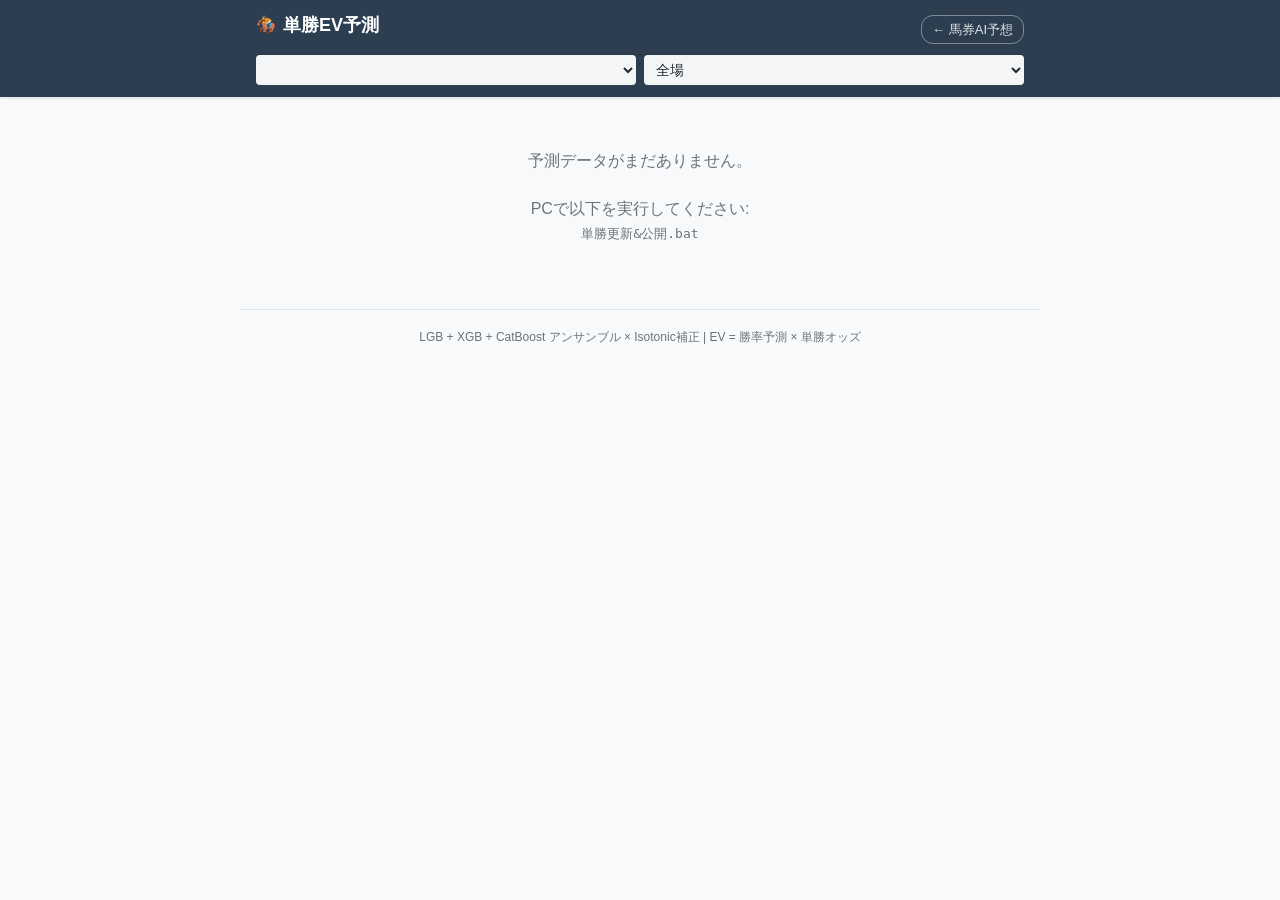
==== docs/tansho.html @ dda9a4eb "add tansho EV prediction page" ====
<!DOCTYPE html>
<html lang="ja">
<head>
<meta charset="UTF-8">
<meta name="viewport" content="width=device-width, initial-scale=1.0, maximum-scale=1.0">
<meta name="theme-color" content="#2c3e50">
<title>単勝EV予測</title>
<link rel="stylesheet" href="style.css">
<link rel="stylesheet" href="tansho.css">
<link rel="manifest" href="manifest.json">
<link rel="apple-touch-icon" href="icons/icon-192.png">
<meta name="apple-mobile-web-app-capable" content="yes">
<meta name="apple-mobile-web-app-status-bar-style" content="default">
</head>
<body>
<header class="topbar">
  <div class="topbar-inner">
    <div class="topbar-title-row">
      <h1>🏇 単勝EV予測</h1>
      <a href="index.html" class="nav-link">← 馬券AI予想</a>
    </div>
    <div class="meta">
      <select id="date-select" aria-label="日付選択"></select>
      <select id="venue-filter" aria-label="会場フィルタ">
        <option value="">全場</option>
      </select>
    </div>
  </div>
</header>

<main id="app">
  <p class="loading">読み込み中...</p>
</main>

<footer class="footer">
  <p id="updated-at"></p>
  <p>LGB + XGB + CatBoost アンサンブル × Isotonic補正  |  EV = 勝率予測 × 単勝オッズ</p>
</footer>

<script src="tansho.js"></script>
</body>
</html>
---- docs/style.css ----
/* ====== Reset & Base ====== */
* { box-sizing: border-box; margin: 0; padding: 0; }

:root {
  --bg: #f8f9fa;
  --surface: #ffffff;
  --border: #e1e4e8;
  --text: #24292e;
  --text-mute: #6a737d;
  --primary: #2c3e50;
  --accent: #e67e22;
  --axis: #c0392b;
  --partner: #27ae60;
  --skip: #95a5a6;
}

html { -webkit-text-size-adjust: 100%; }

body {
  font-family: -apple-system, BlinkMacSystemFont, "Hiragino Sans", "Hiragino Kaku Gothic ProN",
               "Segoe UI", Roboto, "Helvetica Neue", Arial, sans-serif;
  background: var(--bg);
  color: var(--text);
  line-height: 1.5;
  -webkit-font-smoothing: antialiased;
  padding-bottom: 60px;
}

/* ====== Topbar ====== */
.topbar {
  position: sticky; top: 0; z-index: 100;
  background: var(--primary);
  color: #fff;
  box-shadow: 0 1px 3px rgba(0,0,0,0.12);
}
.topbar-inner {
  max-width: 800px;
  margin: 0 auto;
  padding: 12px 16px;
}
.topbar h1 {
  font-size: 18px;
  margin-bottom: 8px;
  font-weight: 600;
}
.topbar .meta {
  display: flex;
  gap: 8px;
}
.topbar select {
  flex: 1;
  padding: 6px 8px;
  border-radius: 4px;
  border: none;
  background: rgba(255,255,255,0.95);
  color: var(--text);
  font-size: 14px;
}

/* ====== Main / Cards ====== */
main {
  max-width: 800px;
  margin: 12px auto;
  padding: 0 12px;
}
.loading, .empty {
  text-align: center;
  color: var(--text-mute);
  padding: 40px 16px;
}

/* レースカード（一覧） */
.race-card {
  background: var(--surface);
  border: 1px solid var(--border);
  border-radius: 8px;
  margin-bottom: 10px;
  padding: 12px 14px;
  cursor: pointer;
  transition: transform 0.05s, box-shadow 0.15s;
}
.race-card:active {
  transform: scale(0.99);
}
.race-card.skipped {
  opacity: 0.55;
  border-left: 4px solid var(--skip);
}
.race-card .row1 {
  display: flex;
  justify-content: space-between;
  align-items: center;
  font-size: 13px;
  color: var(--text-mute);
  margin-bottom: 4px;
}
.race-card .row1 .start-time {
  color: var(--accent);
  font-weight: 600;
  font-size: 14px;
}
.race-card .row2 {
  font-size: 16px;
  font-weight: 600;
  margin-bottom: 4px;
}
.race-card .row3 {
  display: flex;
  gap: 12px;
  font-size: 13px;
  color: var(--text-mute);
}
.race-card .axis-pill {
  display: inline-block;
  background: var(--axis);
  color: #fff;
  padding: 2px 8px;
  border-radius: 12px;
  font-size: 12px;
  font-weight: 600;
  margin-right: 6px;
}
.race-card .skip-pill {
  display: inline-block;
  background: var(--skip);
  color: #fff;
  padding: 2px 8px;
  border-radius: 12px;
  font-size: 12px;
  font-weight: 600;
}

/* ====== Race Detail ====== */
.detail-back {
  display: inline-block;
  padding: 6px 12px;
  background: var(--primary);
  color: #fff;
  border-radius: 4px;
  text-decoration: none;
  font-size: 13px;
  margin-bottom: 12px;
  cursor: pointer;
  border: none;
}
.detail-header {
  background: var(--surface);
  border: 1px solid var(--border);
  border-radius: 8px;
  padding: 14px;
  margin-bottom: 12px;
}
.detail-header h2 {
  font-size: 18px;
  margin-bottom: 6px;
}
.detail-header .info {
  font-size: 13px;
  color: var(--text-mute);
  margin-bottom: 8px;
}
.detail-header .threshold {
  background: #fef5e7;
  border-left: 3px solid var(--accent);
  padding: 8px 10px;
  border-radius: 4px;
  font-size: 13px;
  margin-bottom: 6px;
}
.detail-header .axis-summary {
  font-size: 14px;
  font-weight: 600;
}

.section-title {
  font-size: 14px;
  font-weight: 600;
  margin: 16px 0 8px;
  padding-left: 4px;
  color: var(--primary);
}

/* ====== 馬テーブル ====== */
.horses-table {
  width: 100%;
  background: var(--surface);
  border: 1px solid var(--border);
  border-radius: 8px;
  border-collapse: collapse;
  overflow: hidden;
  font-size: 13px;
}
.horses-table th {
  background: #f1f3f5;
  font-weight: 600;
  text-align: left;
  padding: 8px 6px;
  font-size: 12px;
  color: var(--text-mute);
  border-bottom: 1px solid var(--border);
}
.horses-table td {
  padding: 8px 6px;
  border-bottom: 1px solid #f1f3f5;
}
.horses-table tr:last-child td {
  border-bottom: none;
}
.horses-table .num {
  text-align: center;
  font-weight: 600;
  width: 28px;
}
.horses-table .mark {
  text-align: center;
  width: 22px;
  font-size: 16px;
}
.horses-table .axis-row {
  background: #fff5f5;
}
.horses-table .partner-row {
  background: #f0fff4;
}
.horses-table .pct {
  text-align: right;
  font-variant-numeric: tabular-nums;
  width: 56px;
}

/* ====== 買い目テーブル ====== */
.buys-summary {
  background: #fef5e7;
  border-left: 3px solid var(--accent);
  padding: 10px 12px;
  border-radius: 4px;
  font-size: 13px;
  margin-bottom: 8px;
}
.buys-table {
  width: 100%;
  background: var(--surface);
  border: 1px solid var(--border);
  border-radius: 8px;
  border-collapse: collapse;
  font-size: 13px;
  font-variant-numeric: tabular-nums;
}
.buys-table th, .buys-table td {
  padding: 7px 8px;
  text-align: right;
  border-bottom: 1px solid #f1f3f5;
}
.buys-table th {
  background: #f1f3f5;
  font-weight: 600;
  font-size: 12px;
  color: var(--text-mute);
}
.buys-table td:first-child, .buys-table th:first-child {
  text-align: left;
  font-weight: 600;
}
.buys-table tr:last-child td {
  border-bottom: none;
}

/* ====== Footer ====== */
.footer {
  max-width: 800px;
  margin: 24px auto 0;
  padding: 16px;
  text-align: center;
  font-size: 12px;
  color: var(--text-mute);
  border-top: 1px solid var(--border);
}
.footer p { margin-bottom: 2px; }

/* ====== モバイル微調整 ====== */
@media (max-width: 480px) {
  .horses-table { font-size: 12px; }
  .horses-table th, .horses-table td { padding: 6px 4px; }
  .buys-table { font-size: 12px; }
  .buys-table th, .buys-table td { padding: 6px 6px; }
}
---- docs/tansho.css ----
/* ====== 単勝EV専用スタイル ====== */

:root {
  --ev-buy-bg:    #d4edda;
  --ev-buy-text:  #155724;
  --ev-mid-bg:    #fff3cd;
  --ev-mid-text:  #856404;
  --ev-bar-max:   #2ecc71;
  --ev-bar-mid:   #f39c12;
}

/* タイトル行 */
.topbar-title-row {
  display: flex;
  align-items: center;
  justify-content: space-between;
  margin-bottom: 8px;
}
.nav-link {
  color: rgba(255,255,255,0.85);
  font-size: 13px;
  text-decoration: none;
  padding: 4px 10px;
  border: 1px solid rgba(255,255,255,0.4);
  border-radius: 12px;
  transition: background 0.15s;
}
.nav-link:hover { background: rgba(255,255,255,0.15); }

/* ====== 推奨ベットサマリー ====== */
.summary-section {
  max-width: 800px;
  margin: 16px auto 0;
  padding: 0 16px;
}
.summary-header {
  font-size: 15px;
  font-weight: 700;
  color: var(--primary);
  margin-bottom: 10px;
  display: flex;
  align-items: center;
  gap: 8px;
}
.summary-header .badge {
  background: var(--accent);
  color: #fff;
  font-size: 12px;
  padding: 2px 8px;
  border-radius: 10px;
}
.no-bets {
  text-align: center;
  color: var(--text-mute);
  padding: 20px;
  font-size: 14px;
}

/* 推奨ベット表 */
.bet-table {
  width: 100%;
  border-collapse: collapse;
  font-size: 13px;
  background: var(--surface);
  border-radius: 8px;
  overflow: hidden;
  box-shadow: 0 1px 3px rgba(0,0,0,0.08);
}
.bet-table th {
  background: var(--primary);
  color: #fff;
  padding: 8px 10px;
  text-align: right;
  font-weight: 600;
  white-space: nowrap;
}
.bet-table th:first-child,
.bet-table th:nth-child(2) { text-align: left; }
.bet-table td {
  padding: 8px 10px;
  border-bottom: 1px solid var(--border);
  text-align: right;
  white-space: nowrap;
}
.bet-table td:first-child,
.bet-table td:nth-child(2) { text-align: left; }
.bet-table tr:last-child td { border-bottom: none; }

.ev-high { background: var(--ev-buy-bg); color: var(--ev-buy-text); }
.ev-mid  { background: var(--ev-mid-bg); color: var(--ev-mid-text); }

.ev-badge {
  display: inline-block;
  padding: 2px 6px;
  border-radius: 4px;
  font-weight: 700;
  font-size: 12px;
}
.ev-badge.high { background: #28a745; color: #fff; }
.ev-badge.mid  { background: #ffc107; color: #333; }

/* ====== レース詳細セクション ====== */
.divider {
  max-width: 800px;
  margin: 20px auto 0;
  padding: 0 16px;
  border-top: 1px solid var(--border);
  padding-top: 16px;
}
.section-title {
  font-size: 14px;
  font-weight: 700;
  color: var(--text-mute);
  text-transform: uppercase;
  letter-spacing: 0.05em;
  margin-bottom: 12px;
}

/* 会場グループ */
.venue-group {
  max-width: 800px;
  margin: 0 auto 16px;
  padding: 0 16px;
}
.venue-label {
  font-size: 15px;
  font-weight: 700;
  color: var(--primary);
  margin-bottom: 8px;
  padding-bottom: 4px;
  border-bottom: 2px solid var(--accent);
  display: inline-block;
}

/* レースカード */
.race-card {
  background: var(--surface);
  border: 1px solid var(--border);
  border-radius: 8px;
  margin-bottom: 8px;
  overflow: hidden;
  box-shadow: 0 1px 2px rgba(0,0,0,0.05);
}
.race-card.has-buy { border-color: #28a745; border-width: 2px; }

.race-card-header {
  display: flex;
  align-items: center;
  padding: 10px 14px;
  cursor: pointer;
  gap: 10px;
  user-select: none;
}
.race-card-header:hover { background: #f5f5f5; }

.race-num {
  font-size: 16px;
  font-weight: 800;
  color: var(--primary);
  min-width: 36px;
}
.race-info {
  flex: 1;
  font-size: 13px;
  color: var(--text-mute);
}
.race-info strong { color: var(--text); }
.race-buy-count {
  font-size: 12px;
  background: #28a745;
  color: #fff;
  padding: 2px 8px;
  border-radius: 10px;
  white-space: nowrap;
}
.race-expand-icon {
  font-size: 12px;
  color: var(--text-mute);
  transition: transform 0.2s;
}
.race-card.expanded .race-expand-icon { transform: rotate(180deg); }

.race-card-body {
  display: none;
  padding: 0 14px 12px;
}
.race-card.expanded .race-card-body { display: block; }

/* 馬テーブル */
.horse-table {
  width: 100%;
  border-collapse: collapse;
  font-size: 13px;
}
.horse-table th {
  background: #f0f2f4;
  padding: 6px 8px;
  text-align: right;
  font-weight: 600;
  font-size: 12px;
  color: var(--text-mute);
  white-space: nowrap;
}
.horse-table th:first-child { text-align: center; }
.horse-table td {
  padding: 7px 8px;
  border-bottom: 1px solid #f0f2f4;
  text-align: right;
  white-space: nowrap;
}
.horse-table td:first-child { text-align: center; }
.horse-table tr:last-child td { border-bottom: none; }

.horse-table tr.buy-row td { background: var(--ev-buy-bg); }
.horse-table tr.mid-row td { background: var(--ev-mid-bg); }

/* EV バー */
.ev-bar-wrap {
  display: flex;
  align-items: center;
  gap: 6px;
  justify-content: flex-end;
}
.ev-bar {
  height: 6px;
  border-radius: 3px;
  background: #e0e0e0;
  width: 48px;
  overflow: hidden;
  flex-shrink: 0;
}
.ev-bar-fill {
  height: 100%;
  border-radius: 3px;
  transition: width 0.3s;
}
.ev-val { font-weight: 700; min-width: 36px; text-align: right; }

/* 馬番バッジ */
.hnum-badge {
  display: inline-block;
  width: 24px; height: 24px;
  line-height: 24px;
  border-radius: 50%;
  background: var(--primary);
  color: #fff;
  font-size: 12px;
  font-weight: 700;
  text-align: center;
}
.buy-row .hnum-badge { background: #28a745; }

/* ====== レスポンシブ ====== */
@media (max-width: 480px) {
  .bet-table th:nth-child(4),
  .bet-table td:nth-child(4) { display: none; } /* 距離 非表示 */
}
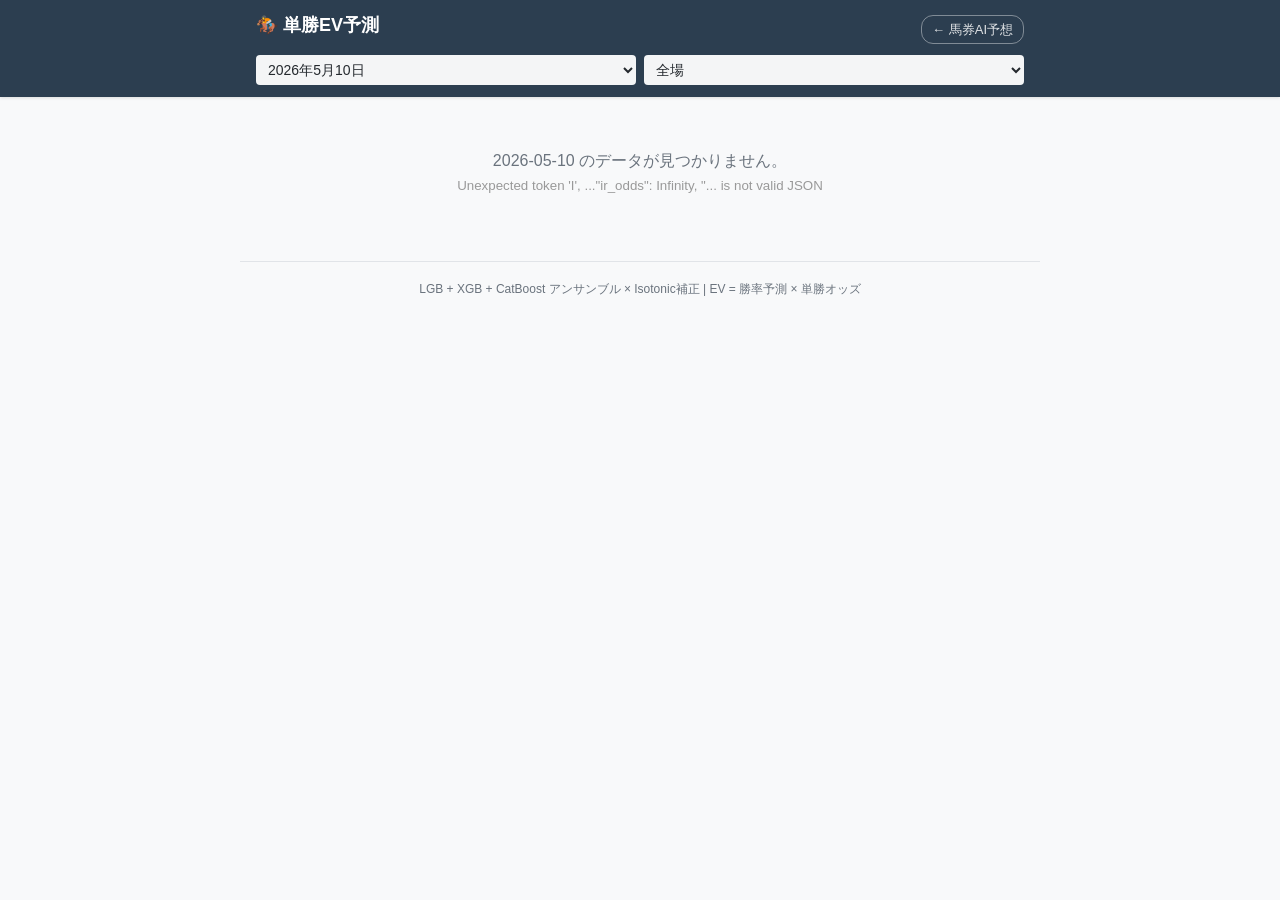
==== commit 35c8949f: "tansho: cache-bust script tag" ====
--- a/docs/tansho.html
+++ b/docs/tansho.html
@@ -37,6 +37,6 @@
   <p>LGB + XGB + CatBoost アンサンブル × Isotonic補正  |  EV = 勝率予測 × 単勝オッズ</p>
 </footer>
 
-<script src="tansho.js"></script>
+<script src="tansho.js?v=2"></script>
 </body>
 </html>
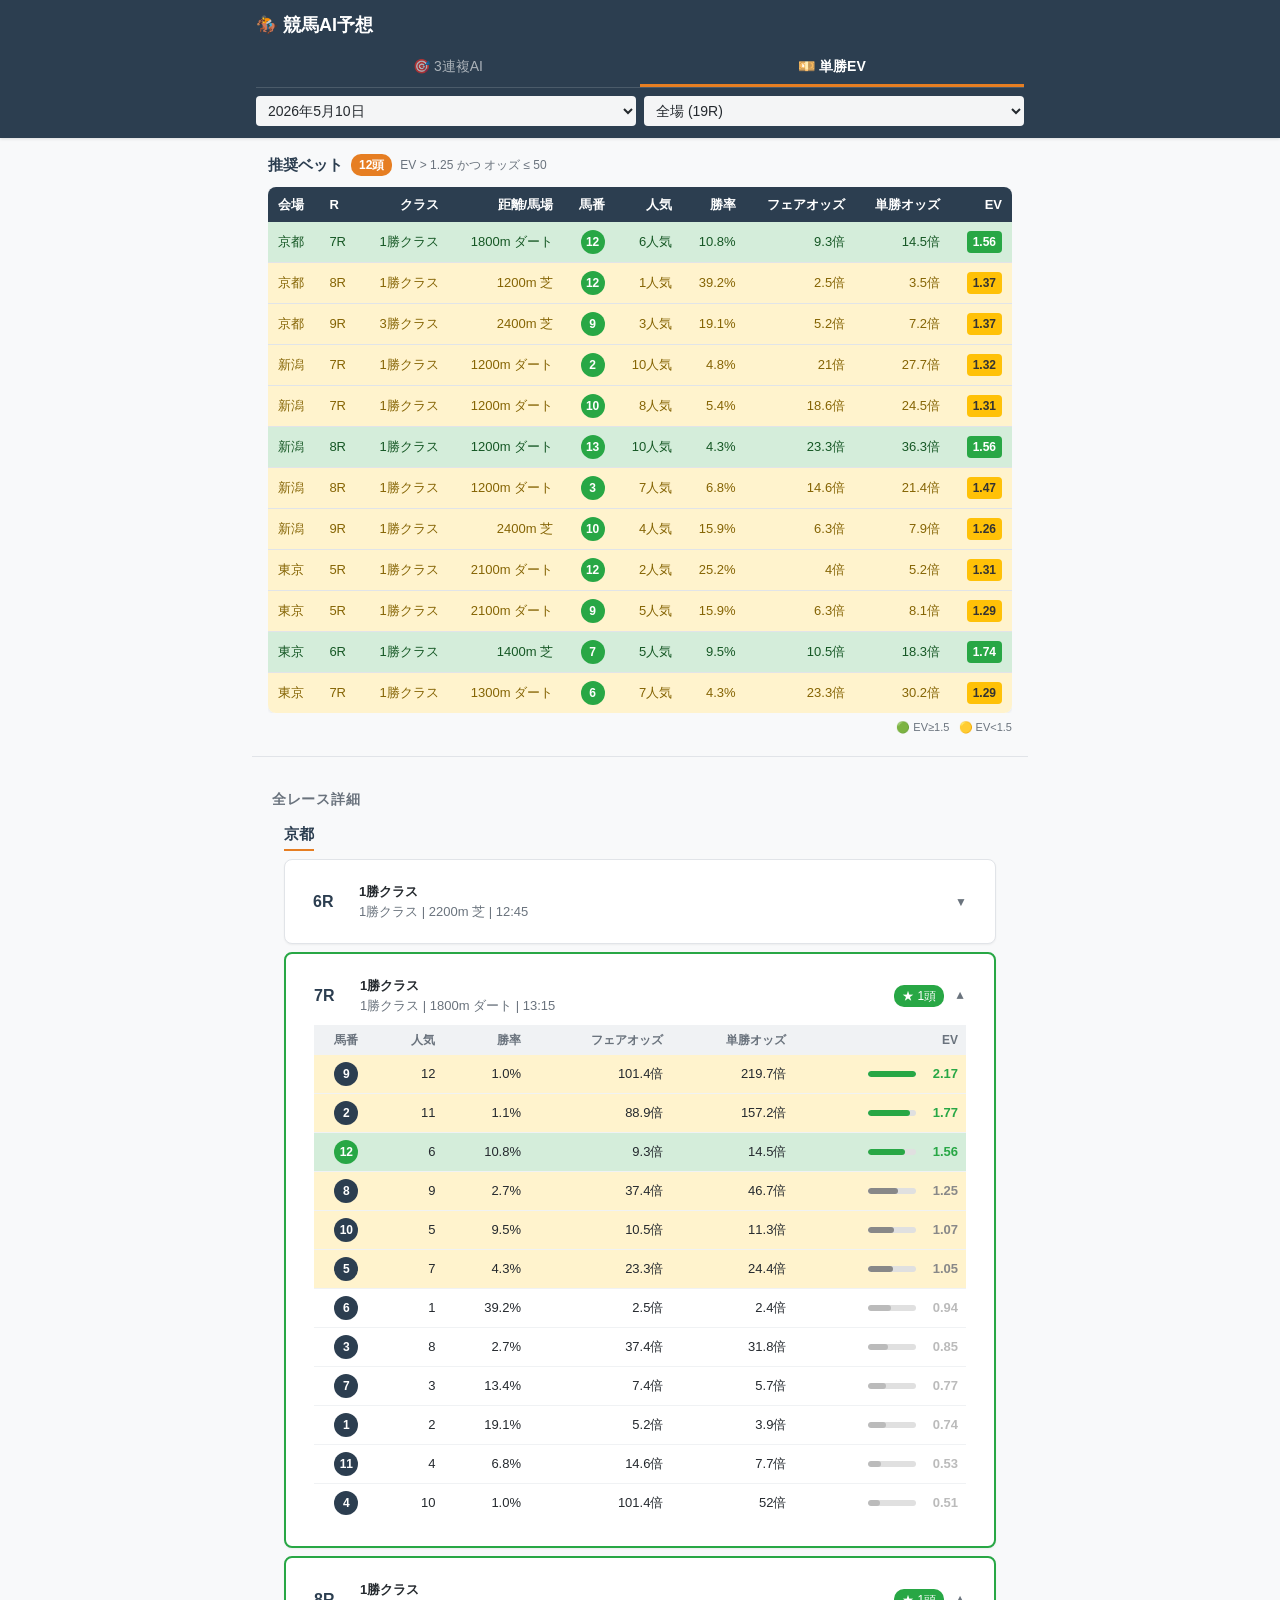
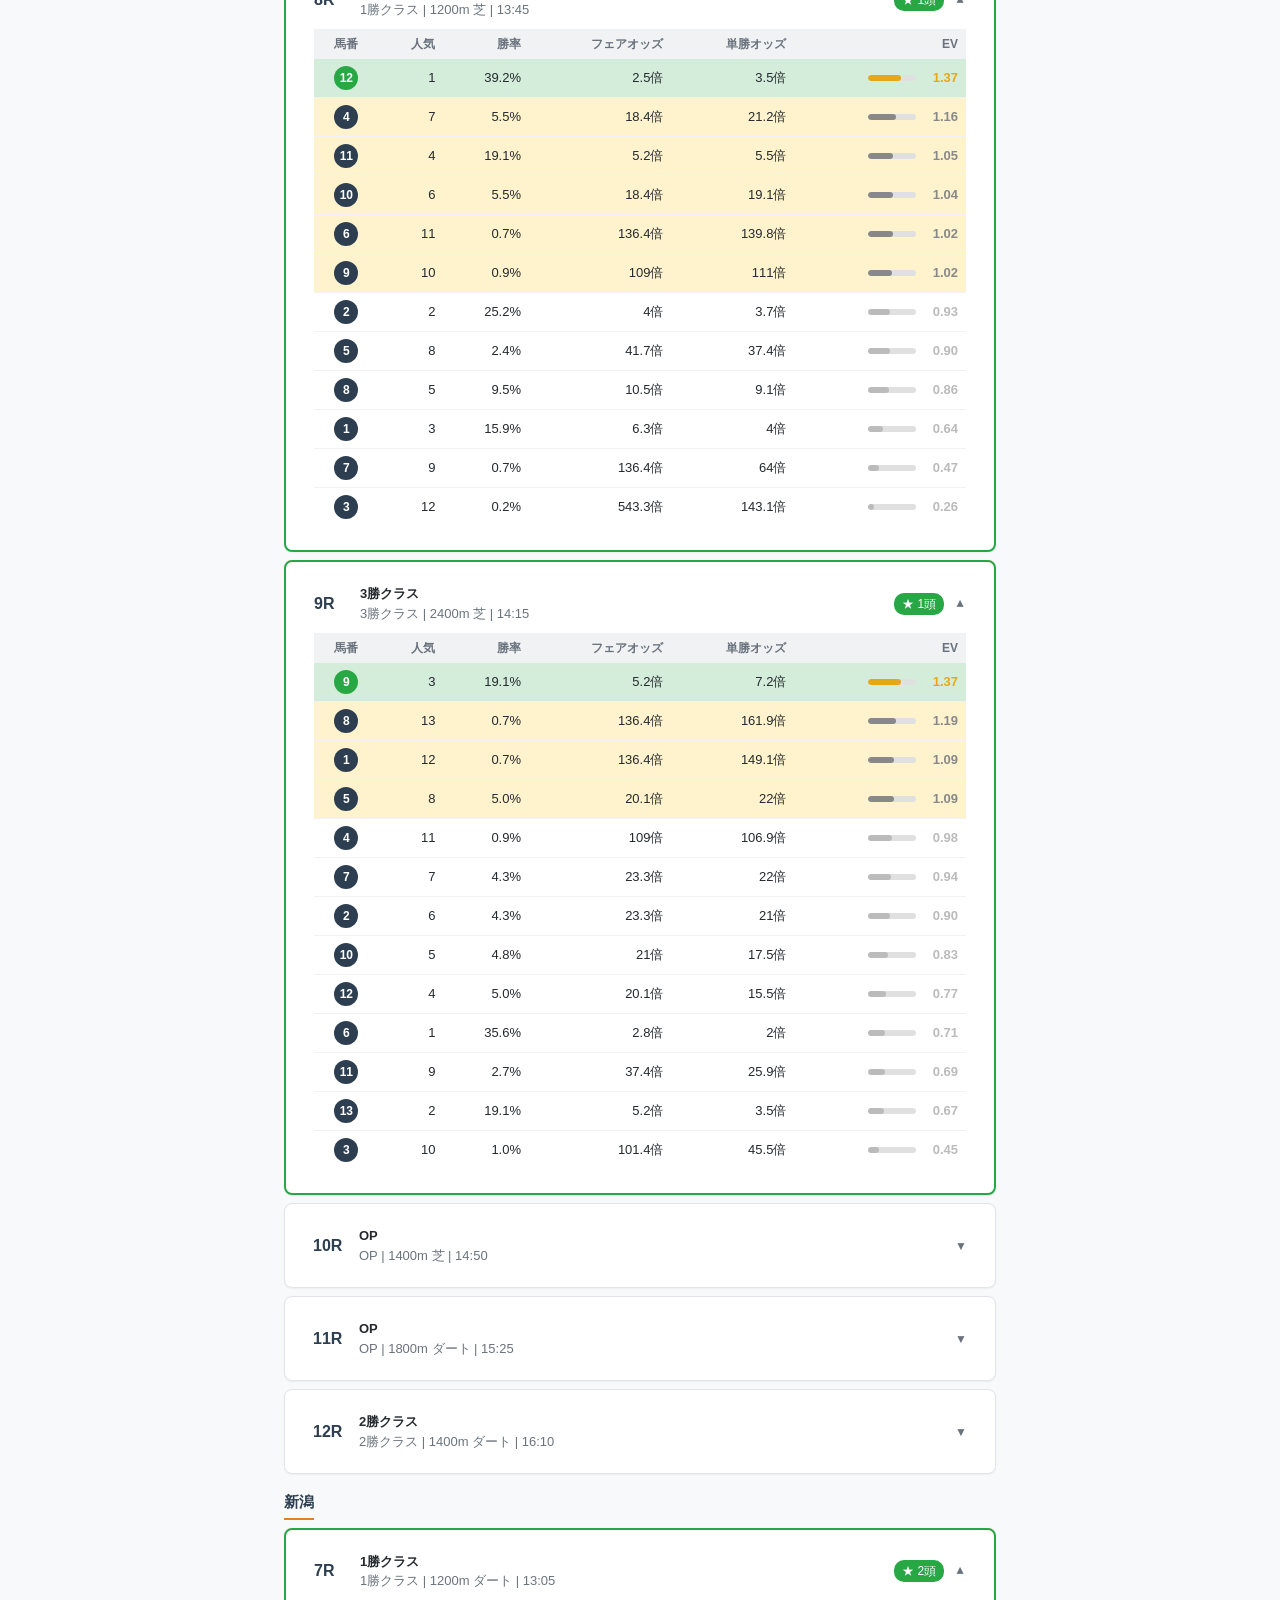
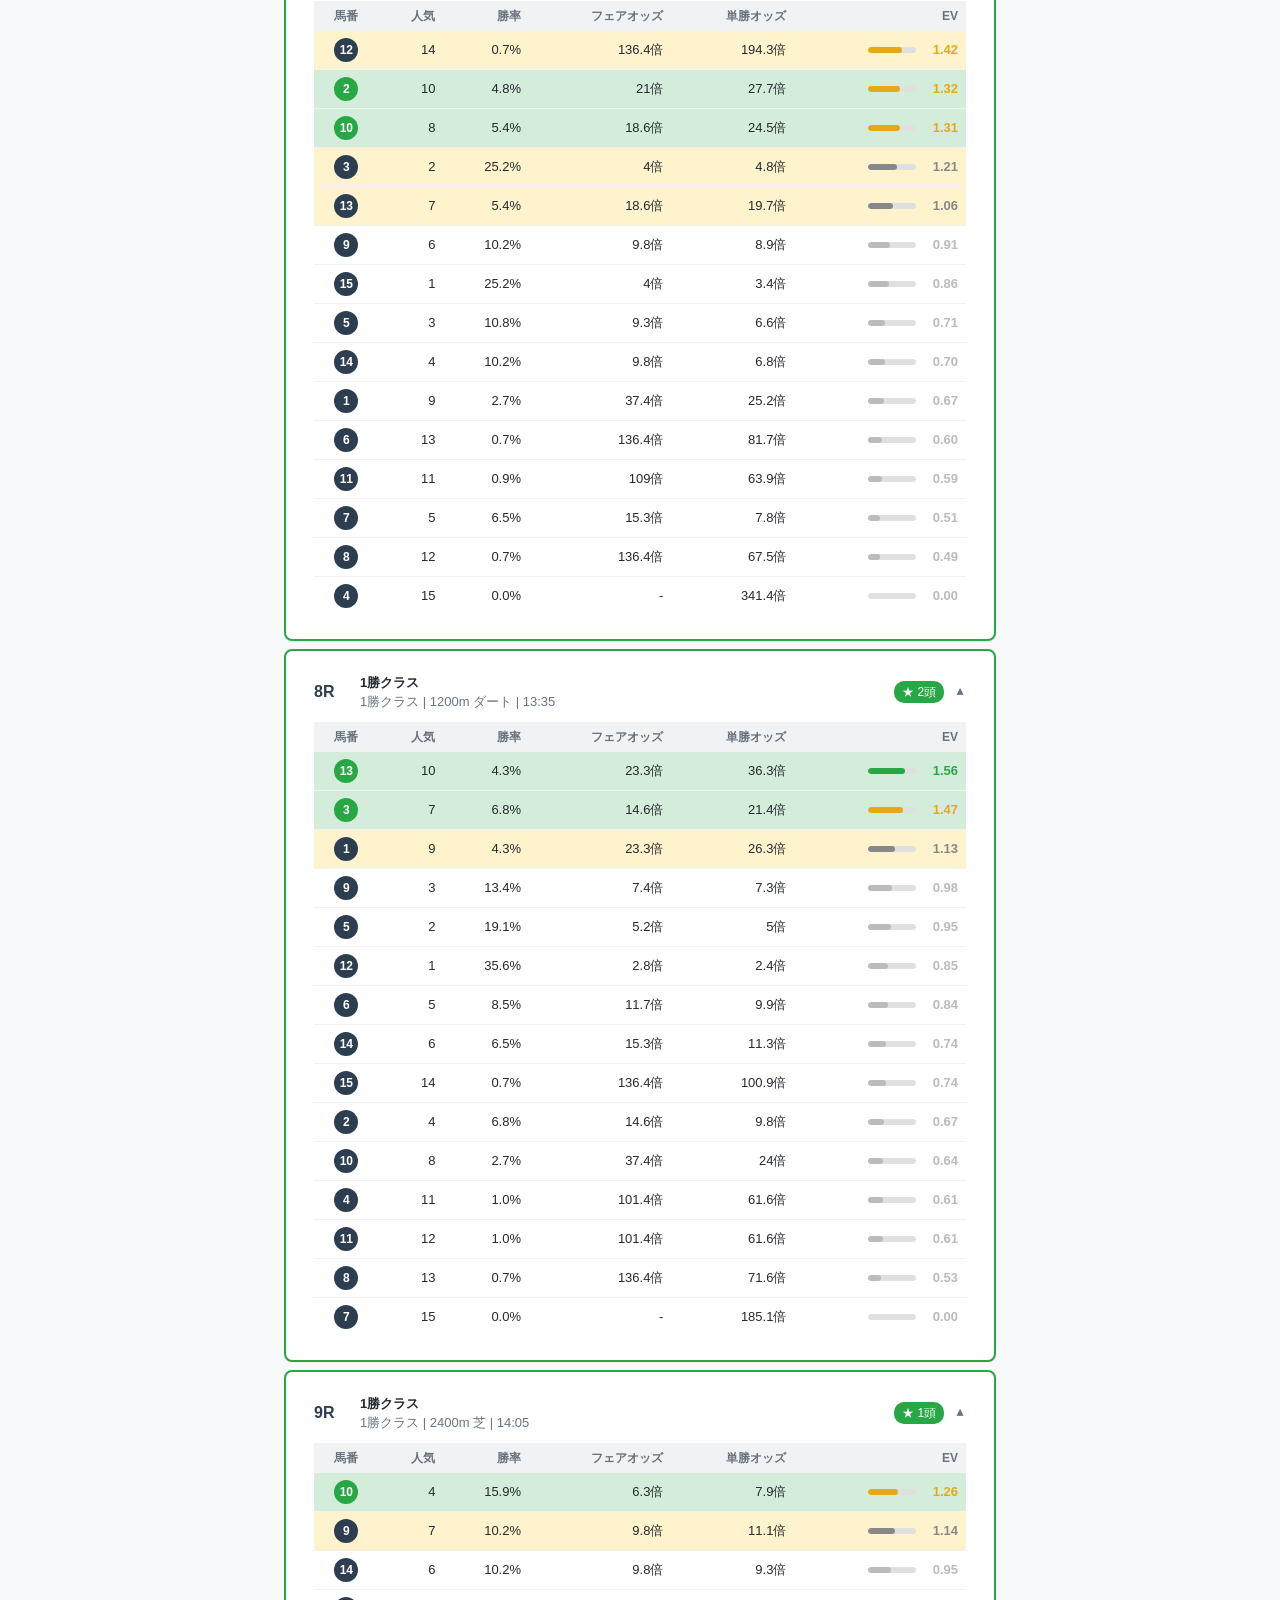
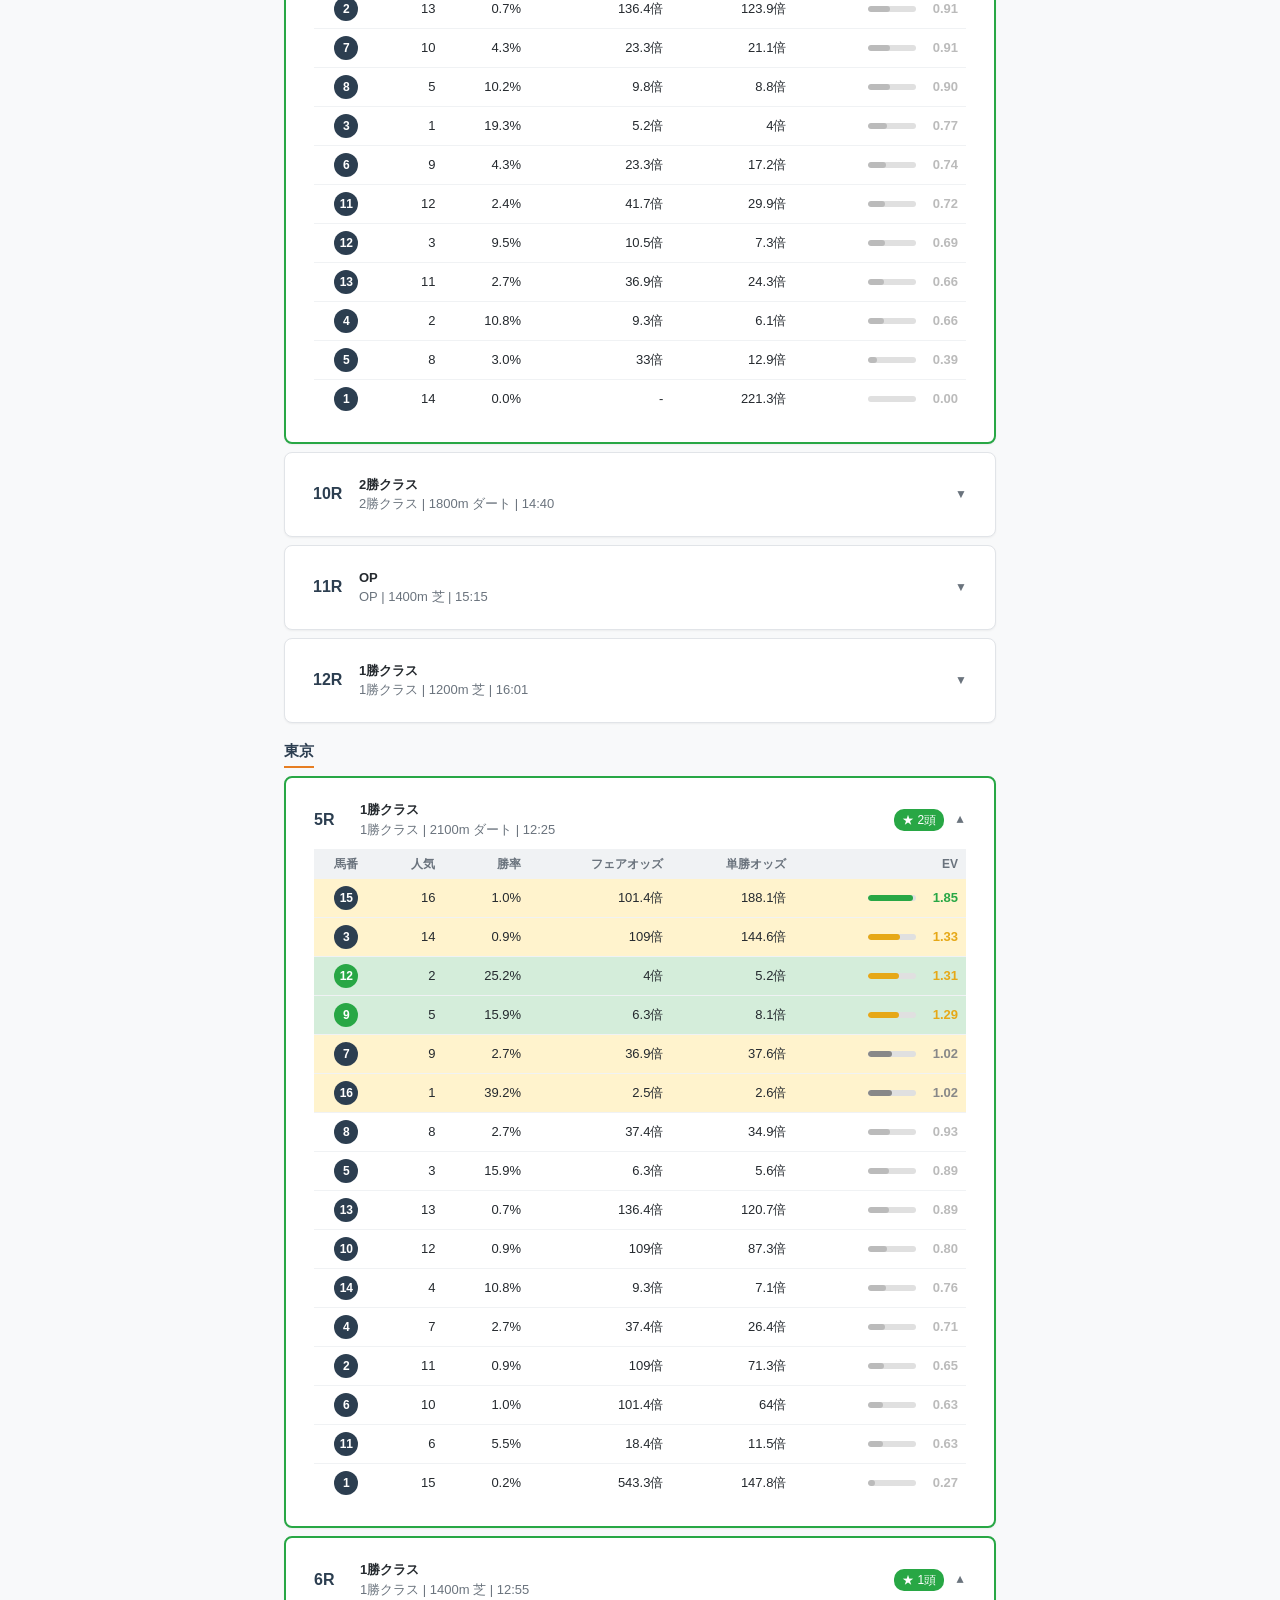
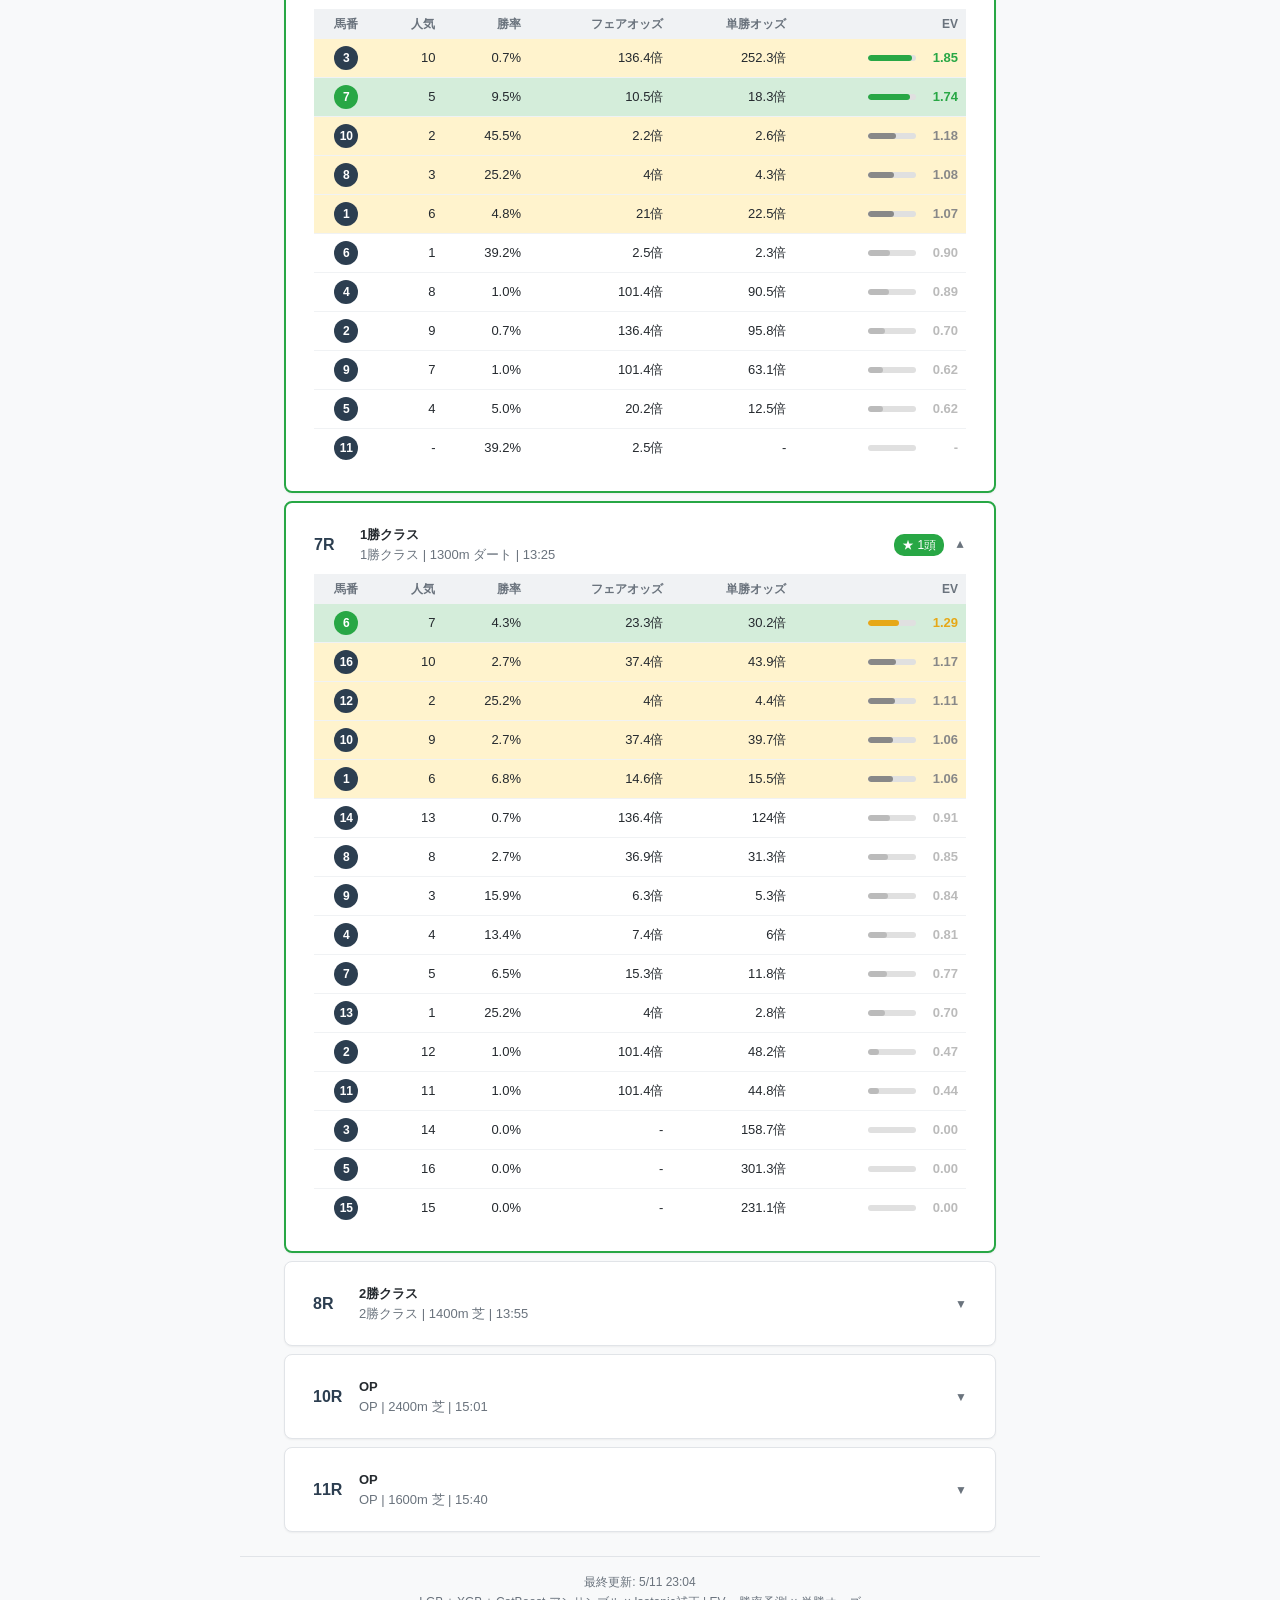
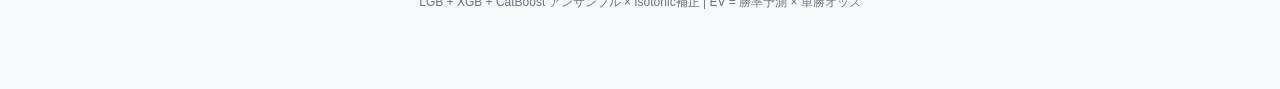
==== commit 587228bc: "ui: add tab bar for switching between 3連複AI and 単勝EV" ====
--- a/docs/tansho.html
+++ b/docs/tansho.html
@@ -15,11 +15,12 @@
 <body>
 <header class="topbar">
   <div class="topbar-inner">
-    <div class="topbar-title-row">
-      <h1>🏇 単勝EV予測</h1>
-      <a href="index.html" class="nav-link">← 馬券AI予想</a>
-    </div>
-    <div class="meta">
+    <h1>🏇 競馬AI予想</h1>
+    <nav class="tab-bar">
+      <a href="index.html" class="tab-item">🎯 3連複AI</a>
+      <a href="tansho.html" class="tab-item active">💴 単勝EV</a>
+    </nav>
+    <div class="meta" style="margin-top:8px">
       <select id="date-select" aria-label="日付選択"></select>
       <select id="venue-filter" aria-label="会場フィルタ">
         <option value="">全場</option>
--- a/docs/style.css
+++ b/docs/style.css
@@ -57,6 +57,33 @@
   font-size: 14px;
 }
 
+/* ====== Tab Bar ====== */
+.tab-bar {
+  display: flex;
+  margin-top: 10px;
+  border-bottom: 1px solid rgba(255,255,255,0.15);
+}
+.tab-item {
+  flex: 1;
+  text-align: center;
+  padding: 7px 8px;
+  color: rgba(255,255,255,0.6);
+  text-decoration: none;
+  font-size: 14px;
+  font-weight: 500;
+  border-bottom: 3px solid transparent;
+  transition: color 0.15s, border-color 0.15s;
+  white-space: nowrap;
+}
+.tab-item:hover {
+  color: rgba(255,255,255,0.9);
+}
+.tab-item.active {
+  color: #fff;
+  border-bottom-color: var(--accent);
+  font-weight: 700;
+}
+
 /* ====== Main / Cards ====== */
 main {
   max-width: 800px;
--- a/docs/tansho.css
+++ b/docs/tansho.css
@@ -9,23 +9,6 @@
   --ev-bar-mid:   #f39c12;
 }
 
-/* タイトル行 */
-.topbar-title-row {
-  display: flex;
-  align-items: center;
-  justify-content: space-between;
-  margin-bottom: 8px;
-}
-.nav-link {
-  color: rgba(255,255,255,0.85);
-  font-size: 13px;
-  text-decoration: none;
-  padding: 4px 10px;
-  border: 1px solid rgba(255,255,255,0.4);
-  border-radius: 12px;
-  transition: background 0.15s;
-}
-.nav-link:hover { background: rgba(255,255,255,0.15); }
 
 /* ====== 推奨ベットサマリー ====== */
 .summary-section {
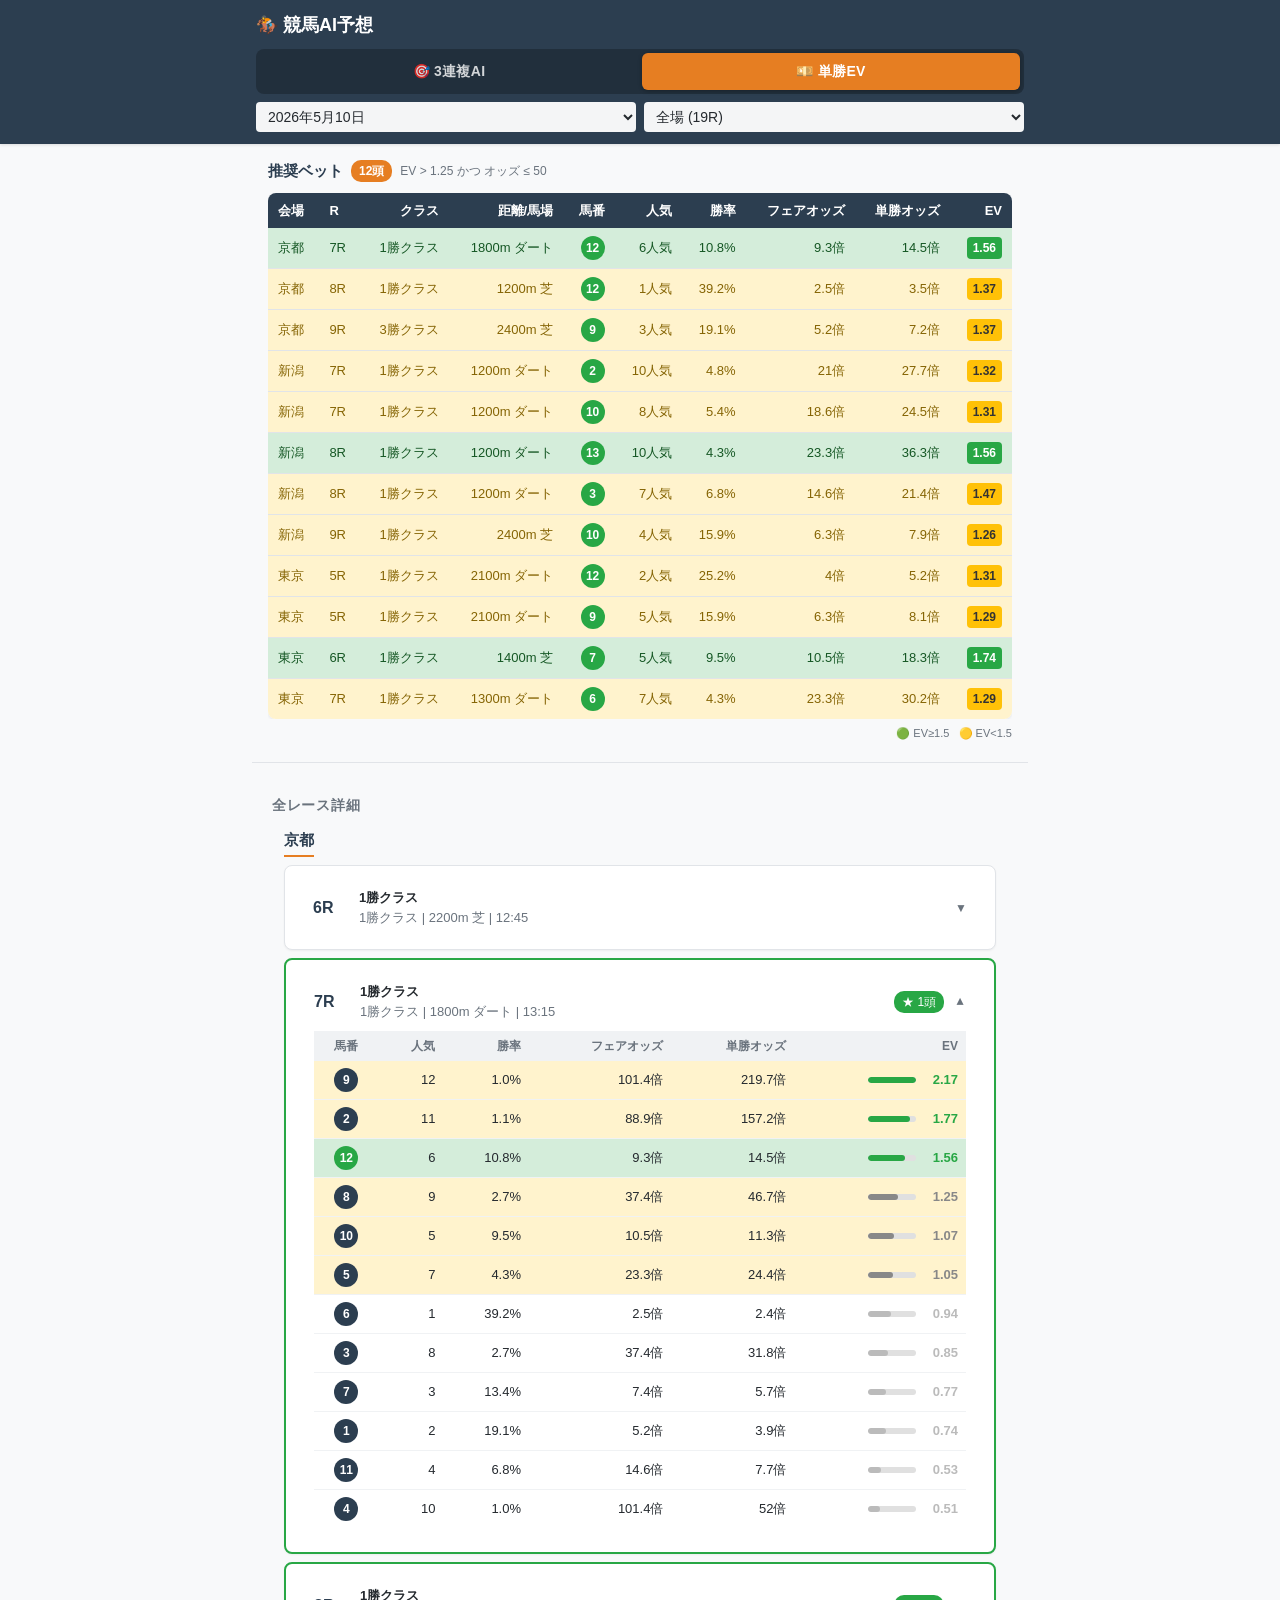
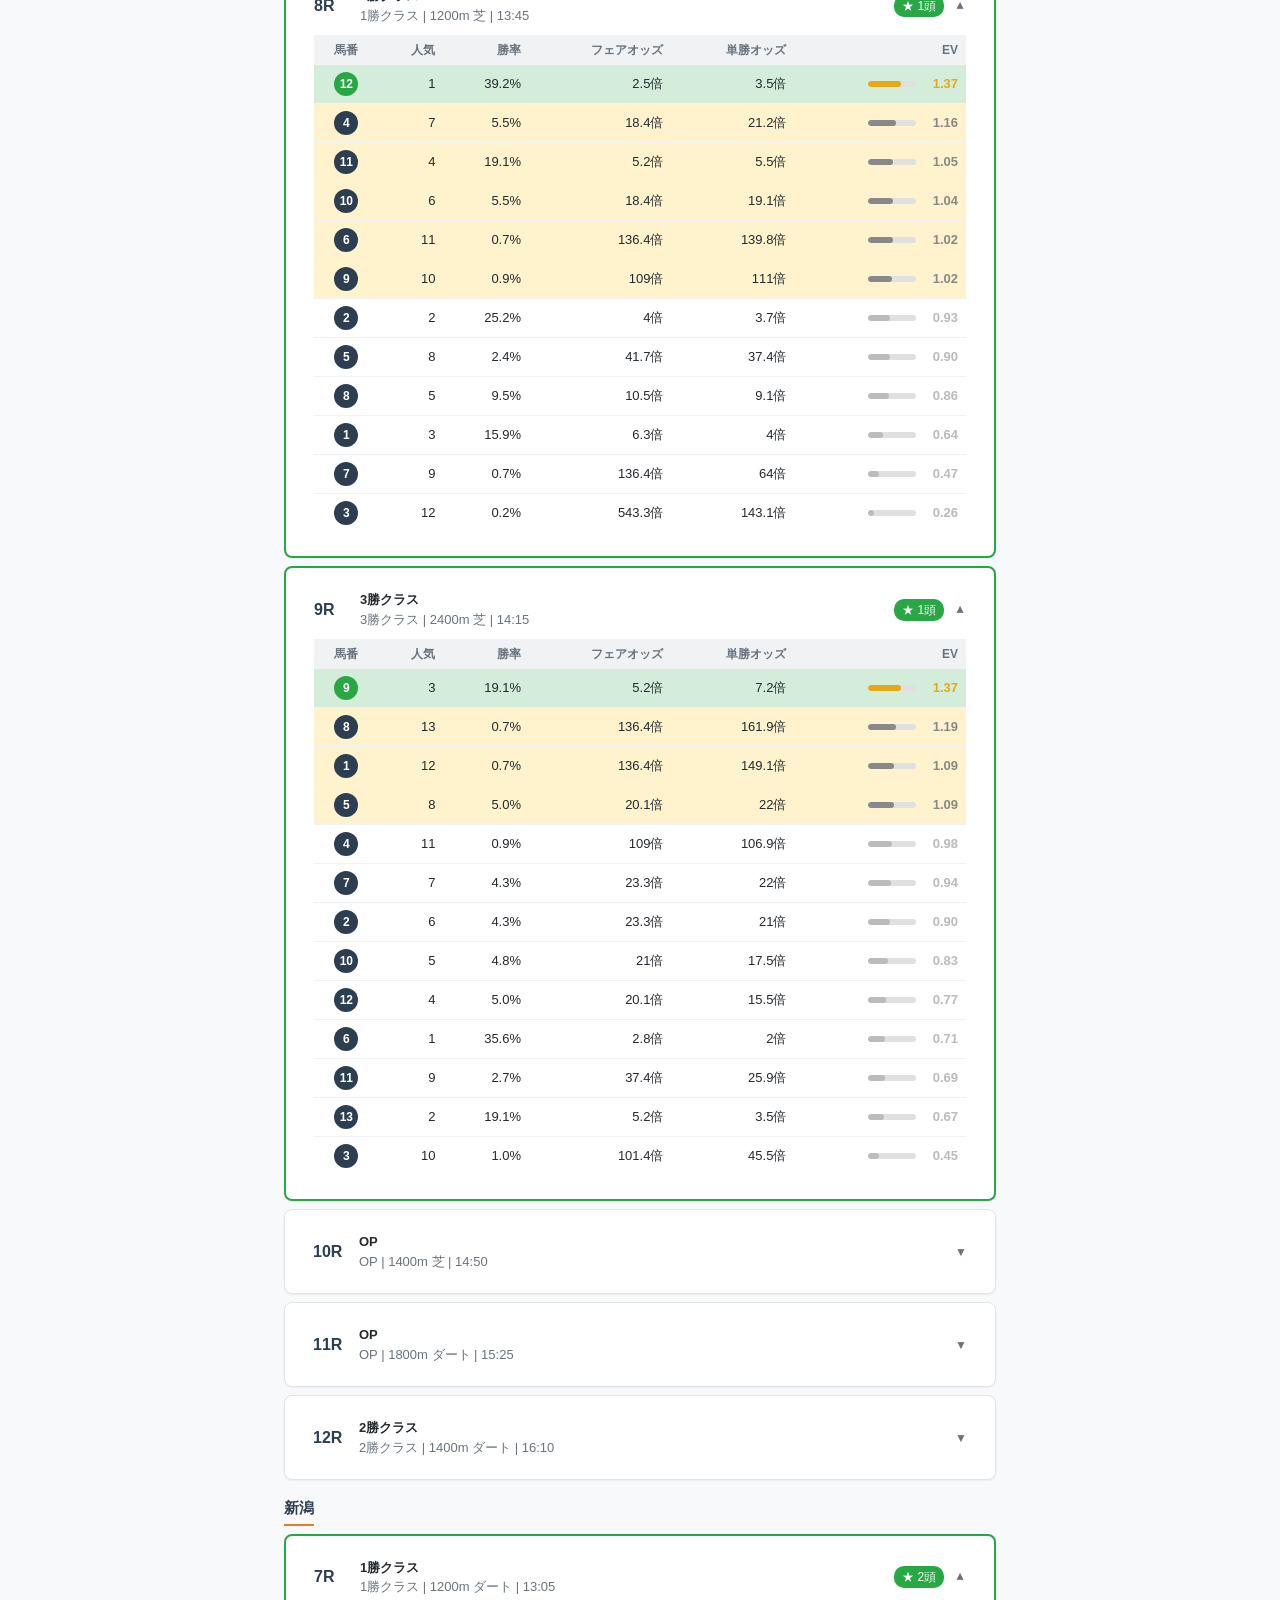
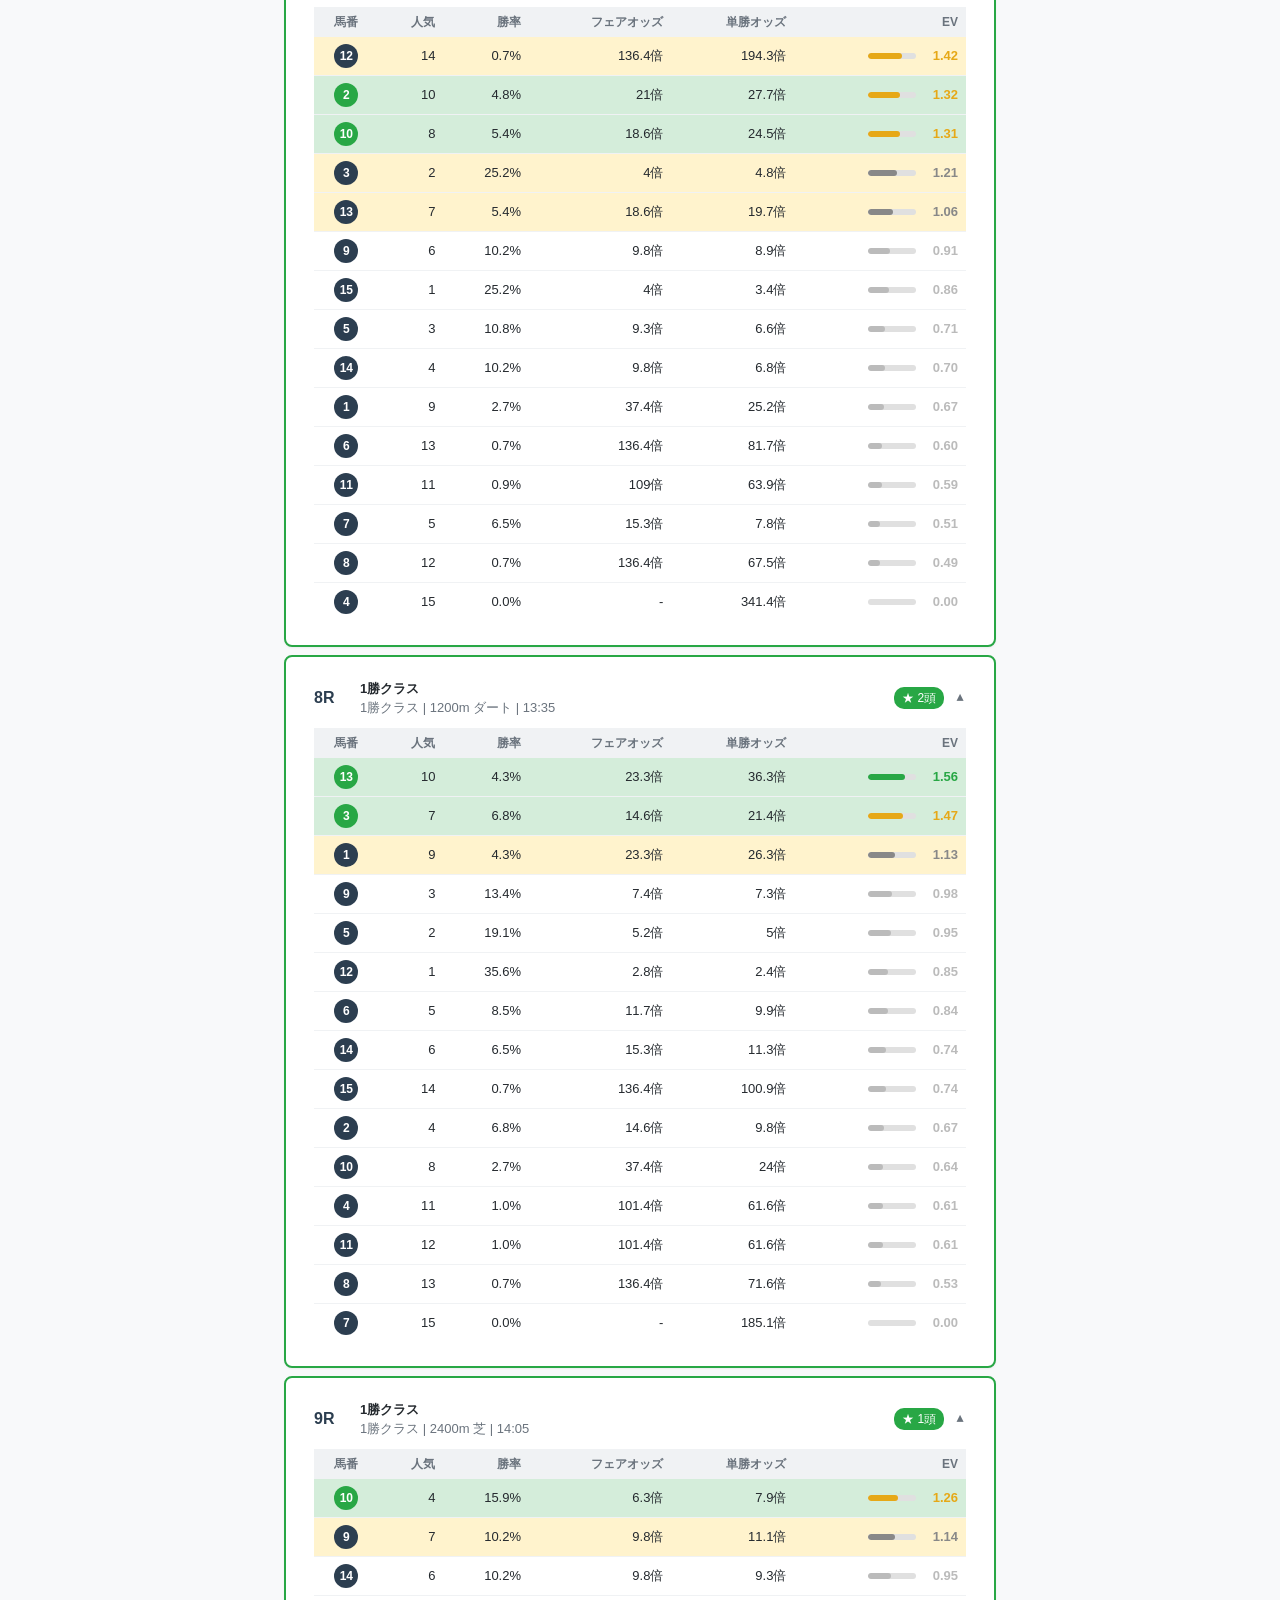
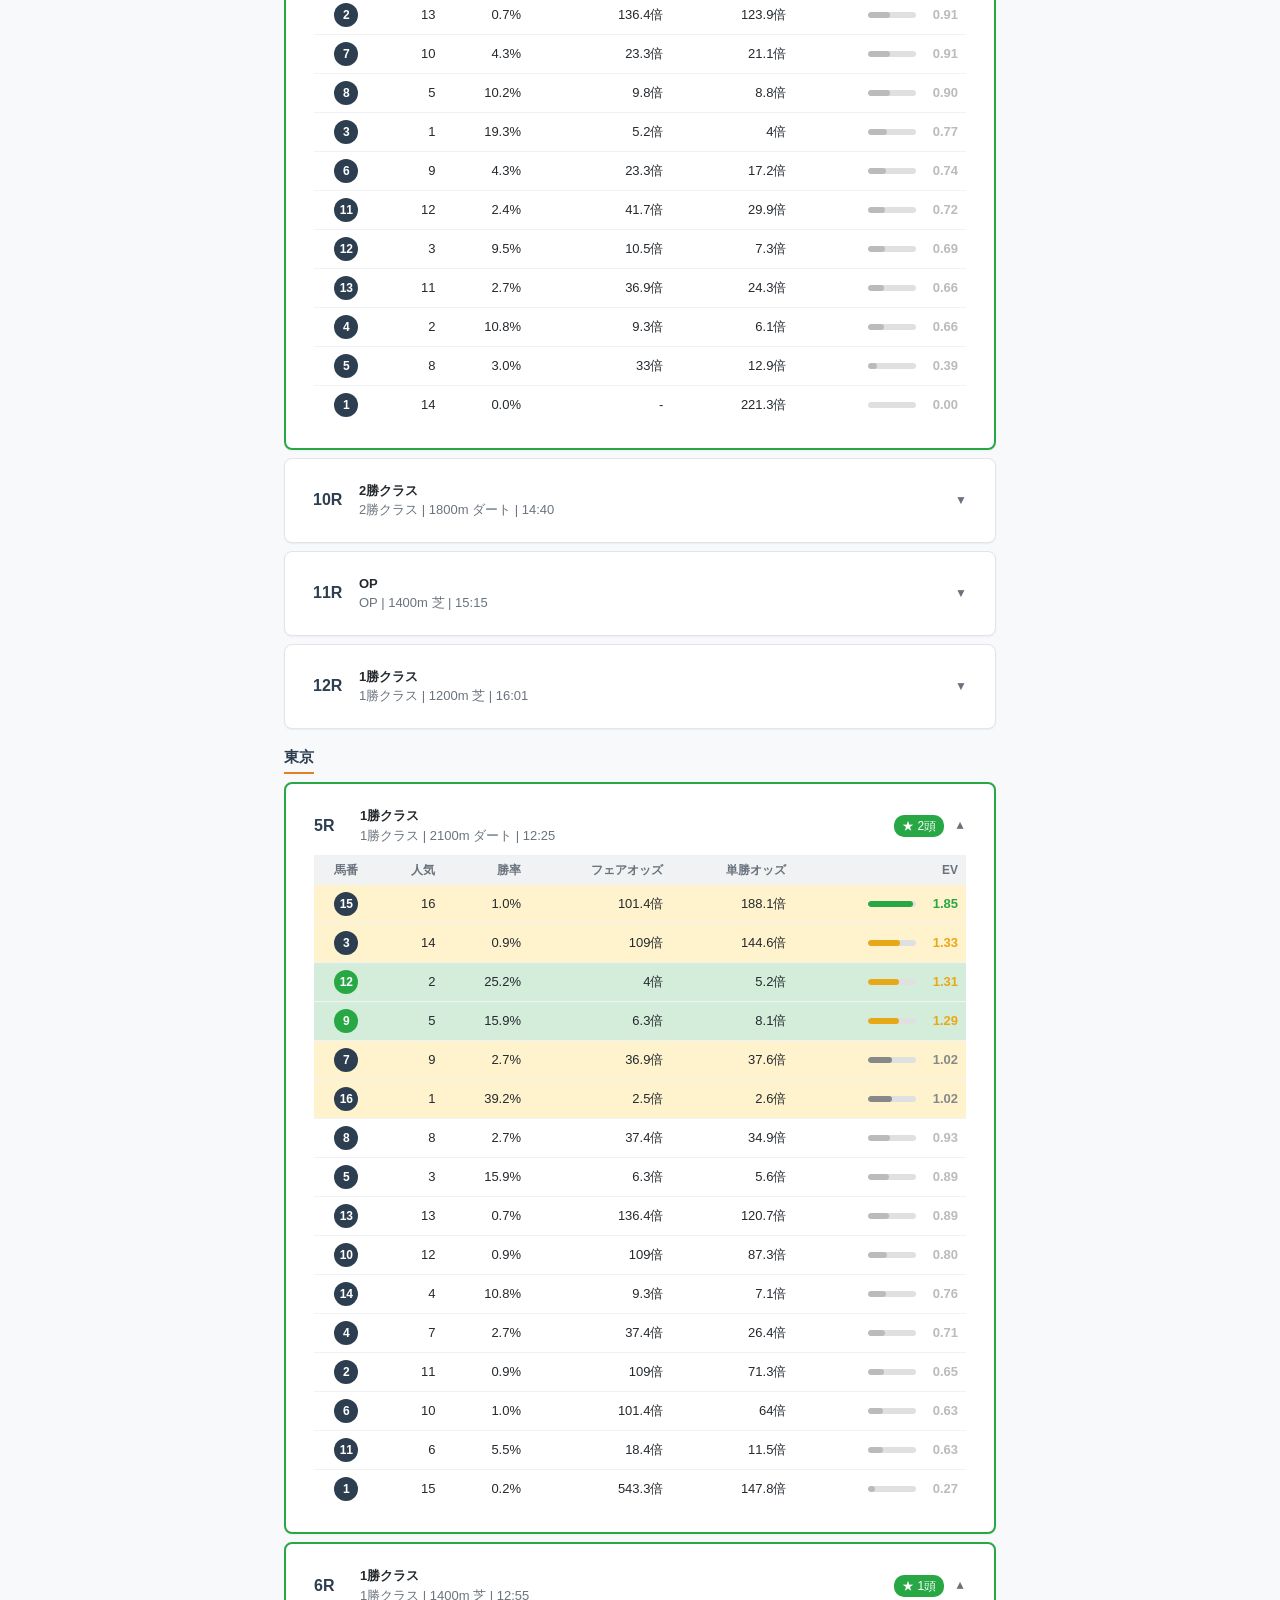
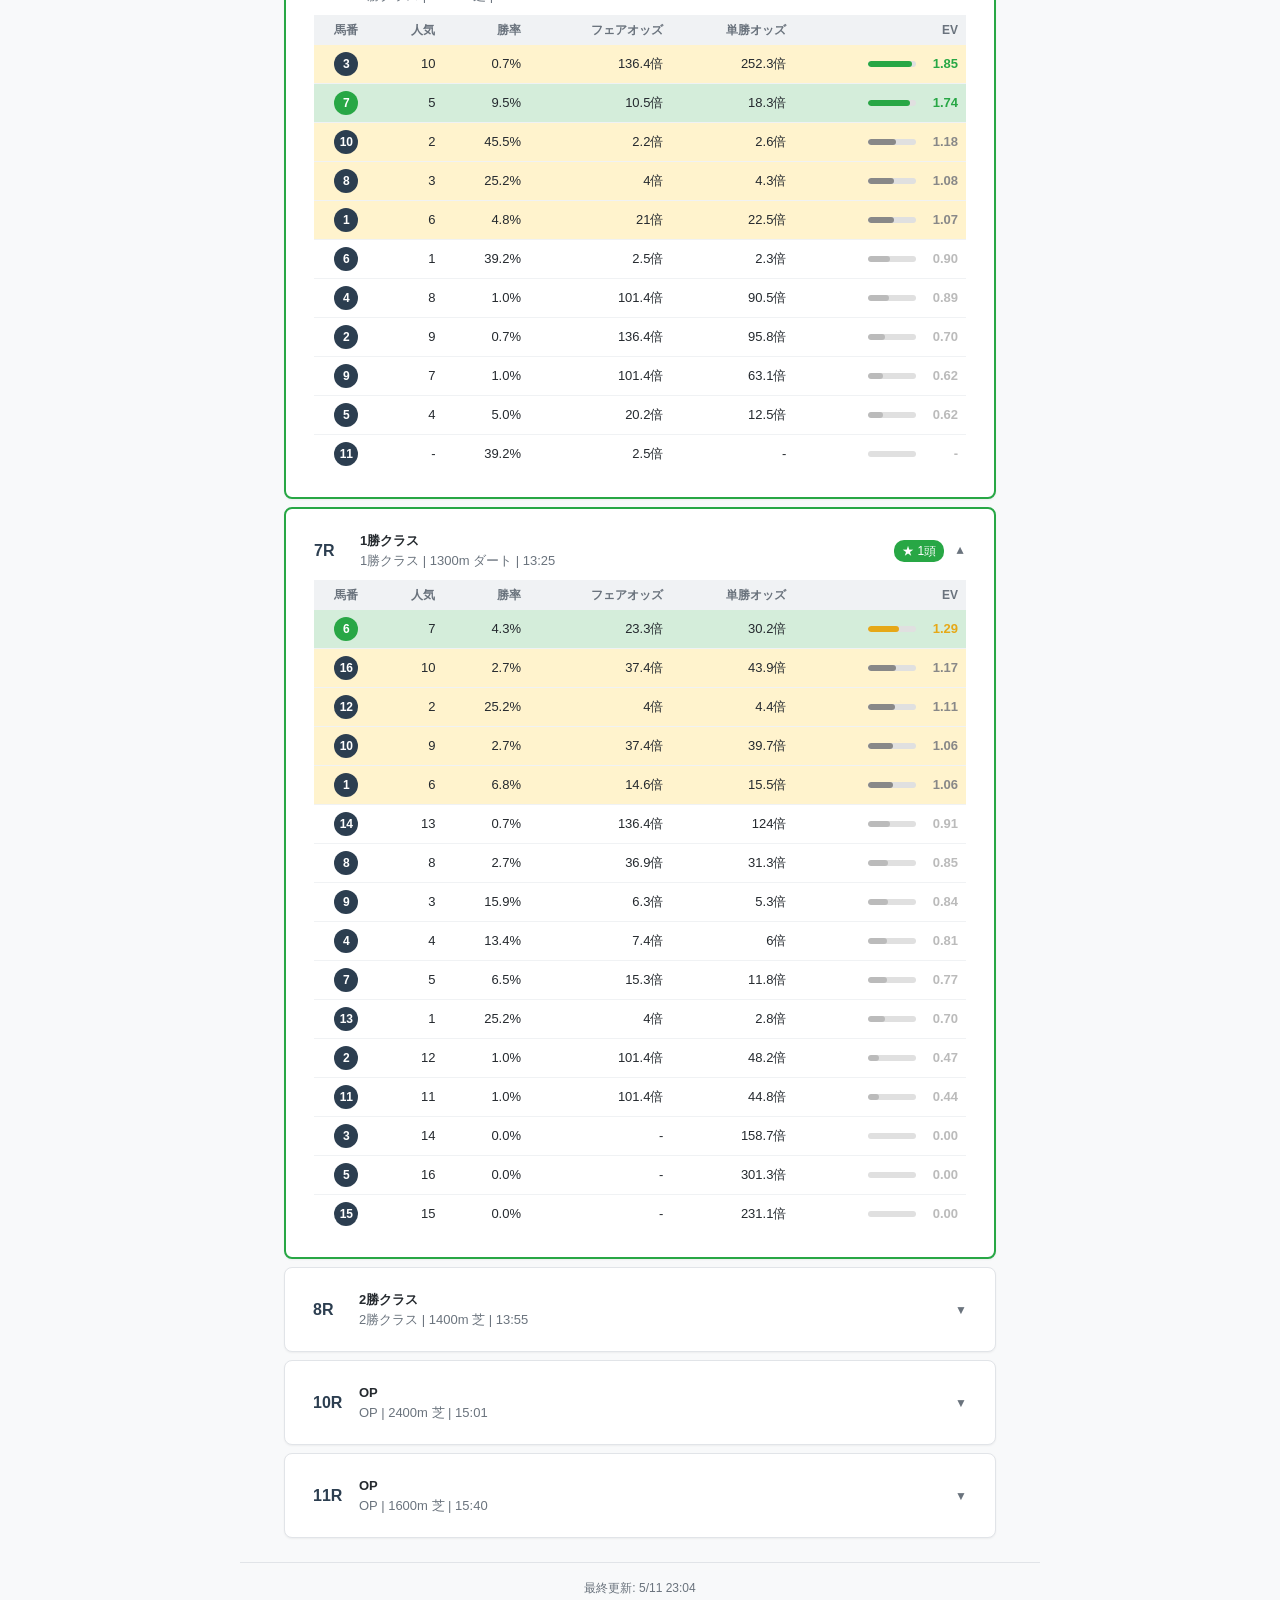
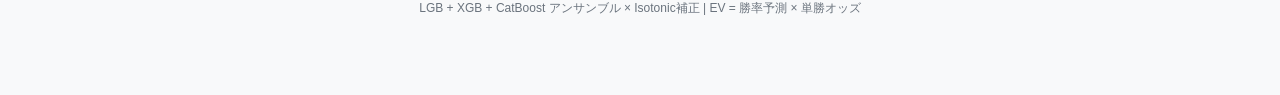
==== commit 31ffc96a: "ui: improve tab bar visibility and fix cache" ====
--- a/docs/tansho.html
+++ b/docs/tansho.html
@@ -5,7 +5,7 @@
 <meta name="viewport" content="width=device-width, initial-scale=1.0, maximum-scale=1.0">
 <meta name="theme-color" content="#2c3e50">
 <title>単勝EV予測</title>
-<link rel="stylesheet" href="style.css">
+<link rel="stylesheet" href="style.css?v=2">
 <link rel="stylesheet" href="tansho.css">
 <link rel="manifest" href="manifest.json">
 <link rel="apple-touch-icon" href="icons/icon-192.png">
--- a/docs/style.css
+++ b/docs/style.css
@@ -61,27 +61,32 @@
 .tab-bar {
   display: flex;
   margin-top: 10px;
-  border-bottom: 1px solid rgba(255,255,255,0.15);
+  background: rgba(0,0,0,0.25);
+  border-radius: 8px;
+  padding: 4px;
+  gap: 4px;
 }
 .tab-item {
   flex: 1;
   text-align: center;
-  padding: 7px 8px;
-  color: rgba(255,255,255,0.6);
+  padding: 8px 12px;
+  color: rgba(255,255,255,0.8);
   text-decoration: none;
   font-size: 14px;
-  font-weight: 500;
-  border-bottom: 3px solid transparent;
-  transition: color 0.15s, border-color 0.15s;
+  font-weight: 600;
+  border-radius: 6px;
+  transition: all 0.15s;
   white-space: nowrap;
+  letter-spacing: 0.02em;
 }
 .tab-item:hover {
-  color: rgba(255,255,255,0.9);
+  color: #fff;
+  background: rgba(255,255,255,0.12);
 }
 .tab-item.active {
   color: #fff;
-  border-bottom-color: var(--accent);
-  font-weight: 700;
+  background: var(--accent);
+  box-shadow: 0 1px 4px rgba(0,0,0,0.3);
 }
 
 /* ====== Main / Cards ====== */
